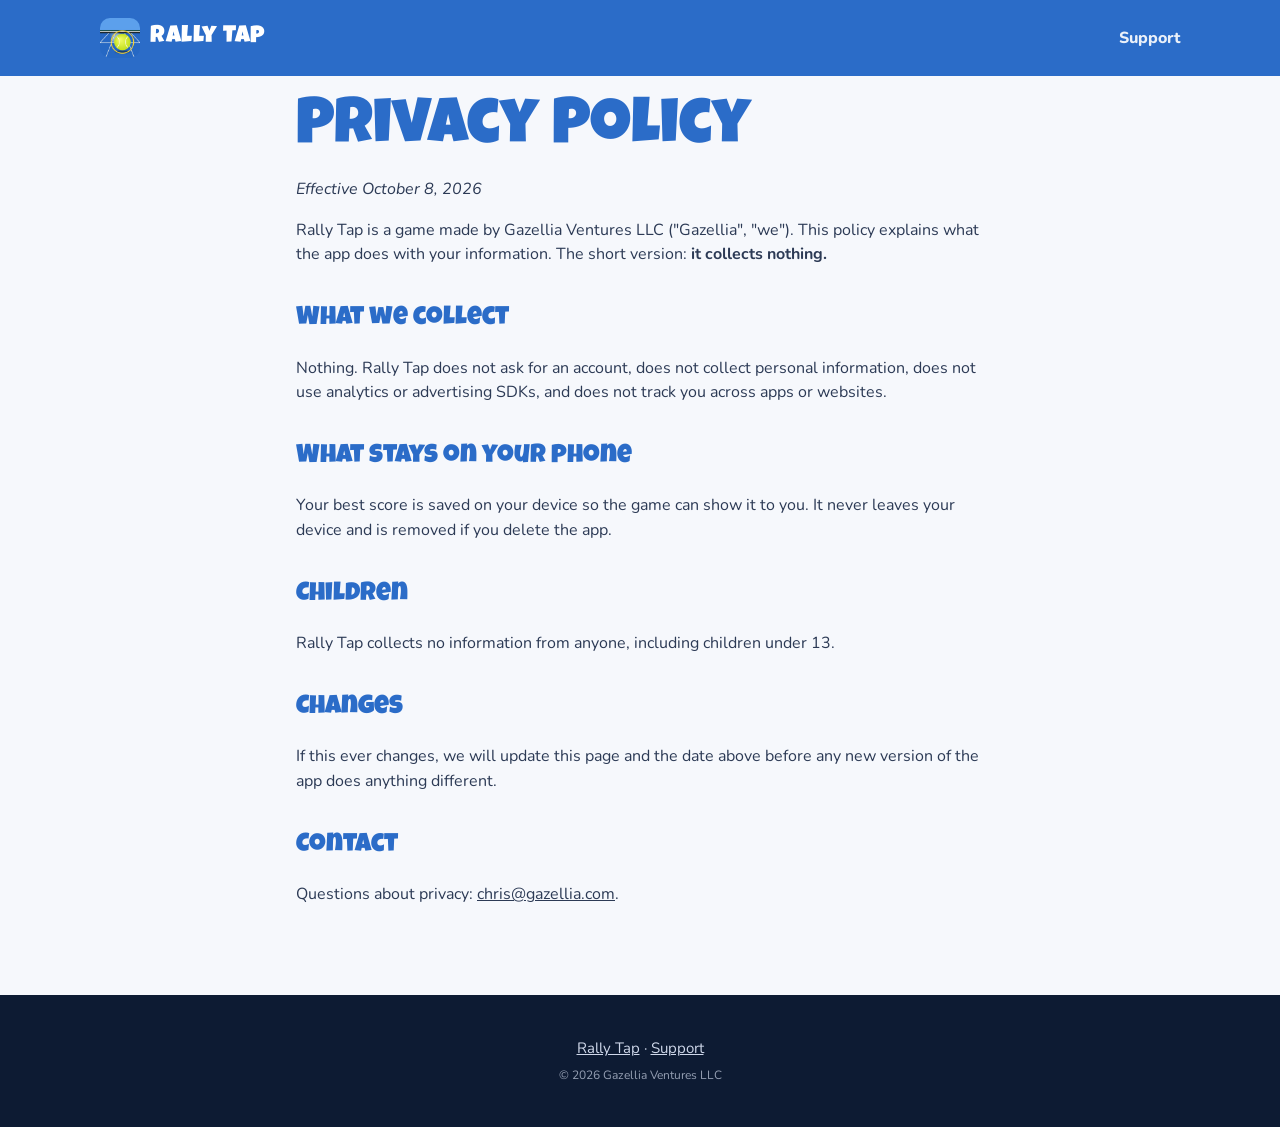
==== privacy.html @ 3995ca30 "Rally Tap site: landing page, privacy policy, support (playrallytap.com via GitHub Pages)" ====
<!doctype html>
<html lang="en">
<head>
<meta charset="utf-8">
<meta name="viewport" content="width=device-width, initial-scale=1">
<title>Rally Tap: Privacy Policy</title>
<link rel="icon" href="assets/icon.png">
<link href="https://fonts.googleapis.com/css2?family=Luckiest+Guy&family=Nunito:wght@600;800&display=swap" rel="stylesheet">
<link rel="stylesheet" href="style.css">
</head>
<body>
<div class="topbar"><nav class="bar"><a class="brand" href="/"><img src="assets/icon.png" alt="" width="40" height="40"> Rally Tap</a><a class="navlink" href="support.html">Support</a></nav></div>
<main class="page">
  <h1>Privacy Policy</h1>
  <p><em>Effective October 8, 2026</em></p>
  <p>Rally Tap is a game made by Gazellia Ventures LLC ("Gazellia", "we"). This policy explains what the app does with your information. The short version: <strong>it collects nothing.</strong></p>

  <h2>What we collect</h2>
  <p>Nothing. Rally Tap does not ask for an account, does not collect personal information, does not use analytics or advertising SDKs, and does not track you across apps or websites.</p>

  <h2>What stays on your phone</h2>
  <p>Your best score is saved on your device so the game can show it to you. It never leaves your device and is removed if you delete the app.</p>

  <h2>Children</h2>
  <p>Rally Tap collects no information from anyone, including children under 13.</p>

  <h2>Changes</h2>
  <p>If this ever changes, we will update this page and the date above before any new version of the app does anything different.</p>

  <h2>Contact</h2>
  <p>Questions about privacy: <a href="mailto:chris@gazellia.com?subject=Rally%20Tap%20privacy">chris@gazellia.com</a>.</p>
</main>
<footer><p><a href="/">Rally Tap</a> · <a href="support.html">Support</a></p><p class="tiny">© 2026 Gazellia Ventures LLC</p></footer>
</body>
</html>
---- style.css ----
:root {
  --sky: #2a62c9;
  --sky2: #7fb4f2;
  --court: #2b6cc8;
  --runoff: #2a8a6a;
  --optic: #dcff2b;
  --gold: #ffd22e;
  --ink: #0d1b33;
  --paper: #f6f8fc;
  --line: #ffffff;
}
* { box-sizing: border-box; }
html { -webkit-text-size-adjust: 100%; }
body {
  margin: 0;
  font-family: "Nunito", system-ui, -apple-system, sans-serif;
  color: var(--ink);
  background: var(--paper);
  line-height: 1.55;
}
a { color: inherit; }
img, video { max-width: 100%; display: block; }

/* ---------- hero: sky over court, like the game's own frame ---------- */
.hero {
  color: #fff;
  /* Sky, then a strip of court along the bottom with its white baseline. */
  background:
    linear-gradient(180deg, transparent calc(100% - 64px), var(--line) calc(100% - 64px), var(--line) calc(100% - 58px), transparent calc(100% - 58px)),
    linear-gradient(180deg, var(--sky) 0%, #4a86dc 60%, var(--sky2) calc(100% - 96px), var(--runoff) calc(100% - 96px), var(--runoff) calc(100% - 84px), var(--court) calc(100% - 84px), var(--court) 100%);
  padding: 0 16px 120px;
  overflow: hidden;
}
.bar {
  max-width: 1080px; margin: 0 auto; padding: 18px 0;
  display: flex; align-items: center; justify-content: space-between;
}
.brand { display: flex; align-items: center; gap: 10px; font-family: "Luckiest Guy", cursive; font-size: 24px; text-decoration: none; letter-spacing: .5px; }
.brand img { border-radius: 10px; }
.navlink { font-weight: 800; text-decoration: none; opacity: .9; }
.navlink:hover { opacity: 1; text-decoration: underline; }

.hero-grid {
  max-width: 1080px; margin: 24px auto 0;
  display: grid; grid-template-columns: 1.1fr .9fr; gap: 48px; align-items: center;
}
h1 {
  font-family: "Luckiest Guy", cursive; font-weight: 400;
  font-size: clamp(64px, 11vw, 132px); line-height: .92; margin: 0 0 18px;
  text-shadow: 0 6px 0 rgba(13, 27, 51, .25);
}
h1 .w { display: block; }
h1 .y { display: inline-block; color: var(--gold); transform: rotate(-4deg); }
.lede { font-size: clamp(18px, 2.2vw, 22px); margin: 0 0 28px; max-width: 30ch; text-shadow: 0 1px 2px rgba(0,0,0,.25); }
.store {
  display: inline-flex; align-items: center; gap: 12px;
  background: #000; color: #fff; text-decoration: none;
  padding: 10px 22px 10px 16px; border-radius: 14px;
  box-shadow: 0 8px 24px rgba(0,0,0,.25);
  transition: transform .15s ease;
}
.store:hover { transform: translateY(-2px); }
.store span { display: flex; flex-direction: column; font-weight: 800; font-size: 22px; line-height: 1.05; }
.store small { font-weight: 600; font-size: 12px; opacity: .85; }
.fine { font-size: 14px; opacity: .9; margin-top: 14px; }

.phone {
  justify-self: center; width: min(320px, 78vw); aspect-ratio: 590 / 1278;
  border-radius: 46px; padding: 12px; background: #0b0f17;
  box-shadow: 0 30px 60px rgba(8, 20, 50, .45), inset 0 0 0 2px #2a3140;
  transform: rotate(3deg);
}
.phone video { width: 100%; height: 100%; object-fit: cover; border-radius: 36px; background: var(--court); }

/* ---------- sections ---------- */
main { max-width: 1080px; margin: 0 auto; padding: 0 16px; }
section { padding: 72px 0 8px; }
h2 { font-family: "Luckiest Guy", cursive; font-weight: 400; font-size: clamp(34px, 5vw, 48px); margin: 0 0 28px; color: var(--court); }
h3 { margin: 8px 0 6px; font-size: 20px; }
.steps { list-style: none; padding: 0; margin: 0; display: grid; grid-template-columns: repeat(3, 1fr); gap: 20px; }
.steps li { background: #fff; border-radius: 20px; padding: 24px; box-shadow: 0 6px 20px rgba(20, 50, 110, .08); }
.steps b {
  display: grid; place-items: center; width: 44px; height: 44px; border-radius: 50%;
  background: var(--optic); font-family: "Luckiest Guy", cursive; font-size: 22px; font-weight: 400;
  box-shadow: inset 0 -3px 0 rgba(0,0,0,.12);
}
.steps p, .feats p { margin: 0; color: #3a4a66; }
.gold { color: #c99a00; font-weight: 800; }

.shots { display: grid; grid-template-columns: repeat(3, 1fr); gap: 20px; }
.shots img { border-radius: 26px; box-shadow: 0 14px 34px rgba(20, 50, 110, .18); }

.feats { display: grid; grid-template-columns: repeat(4, 1fr); gap: 20px; padding-bottom: 72px; }
.feats div { border-top: 4px solid var(--optic); padding-top: 14px; }

/* ---------- plain pages (privacy, support) ---------- */
.page { max-width: 720px; margin: 0 auto; padding: 24px 16px 72px; }
.page h1 { font-size: clamp(40px, 7vw, 64px); color: var(--court); text-shadow: none; }
.page h2 { font-size: 26px; margin: 32px 0 8px; }
.page p, .page li { color: #2c3a55; }
.topbar { background: var(--court); color: #fff; padding: 0 16px; }

footer { background: var(--ink); color: #cfd8ea; text-align: center; padding: 36px 16px; font-size: 15px; }
footer p { margin: 6px 0; }
footer .tiny { font-size: 12px; opacity: .7; }

@media (max-width: 820px) {
  .hero-grid { grid-template-columns: 1fr; gap: 36px; text-align: center; }
  .lede { margin-left: auto; margin-right: auto; }
  .steps, .feats { grid-template-columns: 1fr; }
  .feats { grid-template-columns: 1fr 1fr; }
  .shots { grid-template-columns: 1fr 1fr; }
  .shots img:last-child { display: none; }
}
@media (prefers-reduced-motion: reduce) { .store, .phone { transition: none; transform: none; } }
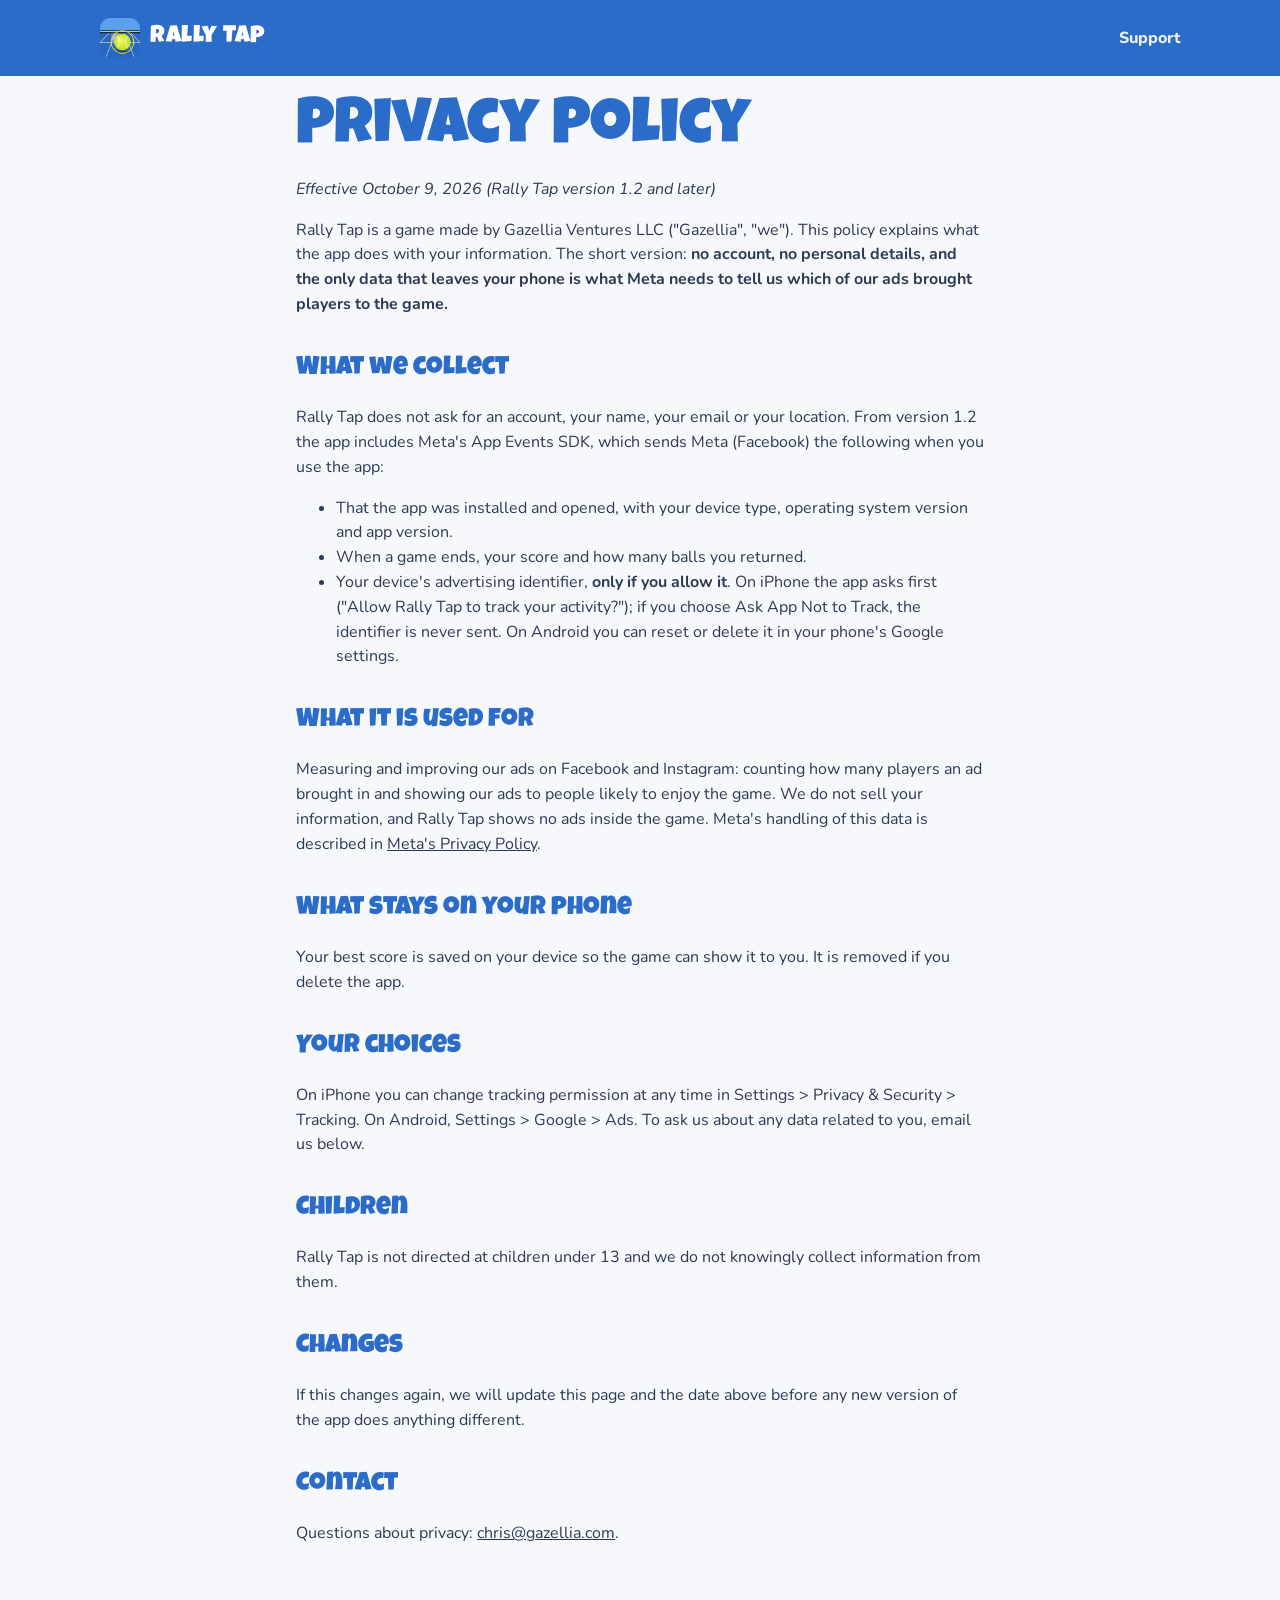
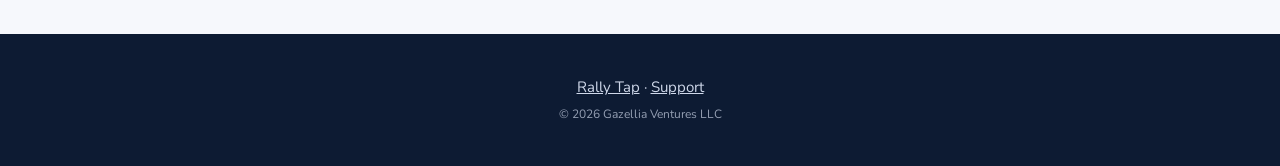
==== commit 4243a56e: "Privacy policy for Rally Tap 1.2: Meta App Events SDK (installs, opens, run results; advertising ID " ====
--- a/privacy.html
+++ b/privacy.html
@@ -12,20 +12,31 @@
 <div class="topbar"><nav class="bar"><a class="brand" href="/"><img src="assets/icon.png" alt="" width="40" height="40"> Rally Tap</a><a class="navlink" href="support.html">Support</a></nav></div>
 <main class="page">
   <h1>Privacy Policy</h1>
-  <p><em>Effective October 8, 2026</em></p>
-  <p>Rally Tap is a game made by Gazellia Ventures LLC ("Gazellia", "we"). This policy explains what the app does with your information. The short version: <strong>it collects nothing.</strong></p>
+  <p><em>Effective October 9, 2026 (Rally Tap version 1.2 and later)</em></p>
+  <p>Rally Tap is a game made by Gazellia Ventures LLC ("Gazellia", "we"). This policy explains what the app does with your information. The short version: <strong>no account, no personal details, and the only data that leaves your phone is what Meta needs to tell us which of our ads brought players to the game.</strong></p>
 
   <h2>What we collect</h2>
-  <p>Nothing. Rally Tap does not ask for an account, does not collect personal information, does not use analytics or advertising SDKs, and does not track you across apps or websites.</p>
+  <p>Rally Tap does not ask for an account, your name, your email or your location. From version 1.2 the app includes Meta's App Events SDK, which sends Meta (Facebook) the following when you use the app:</p>
+  <ul>
+    <li>That the app was installed and opened, with your device type, operating system version and app version.</li>
+    <li>When a game ends, your score and how many balls you returned.</li>
+    <li>Your device's advertising identifier, <strong>only if you allow it</strong>. On iPhone the app asks first ("Allow Rally Tap to track your activity?"); if you choose Ask App Not to Track, the identifier is never sent. On Android you can reset or delete it in your phone's Google settings.</li>
+  </ul>
+
+  <h2>What it is used for</h2>
+  <p>Measuring and improving our ads on Facebook and Instagram: counting how many players an ad brought in and showing our ads to people likely to enjoy the game. We do not sell your information, and Rally Tap shows no ads inside the game. Meta's handling of this data is described in <a href="https://www.facebook.com/privacy/policy/">Meta's Privacy Policy</a>.</p>
 
   <h2>What stays on your phone</h2>
-  <p>Your best score is saved on your device so the game can show it to you. It never leaves your device and is removed if you delete the app.</p>
+  <p>Your best score is saved on your device so the game can show it to you. It is removed if you delete the app.</p>
+
+  <h2>Your choices</h2>
+  <p>On iPhone you can change tracking permission at any time in Settings &gt; Privacy &amp; Security &gt; Tracking. On Android, Settings &gt; Google &gt; Ads. To ask us about any data related to you, email us below.</p>
 
   <h2>Children</h2>
-  <p>Rally Tap collects no information from anyone, including children under 13.</p>
+  <p>Rally Tap is not directed at children under 13 and we do not knowingly collect information from them.</p>
 
   <h2>Changes</h2>
-  <p>If this ever changes, we will update this page and the date above before any new version of the app does anything different.</p>
+  <p>If this changes again, we will update this page and the date above before any new version of the app does anything different.</p>
 
   <h2>Contact</h2>
   <p>Questions about privacy: <a href="mailto:chris@gazellia.com?subject=Rally%20Tap%20privacy">chris@gazellia.com</a>.</p>
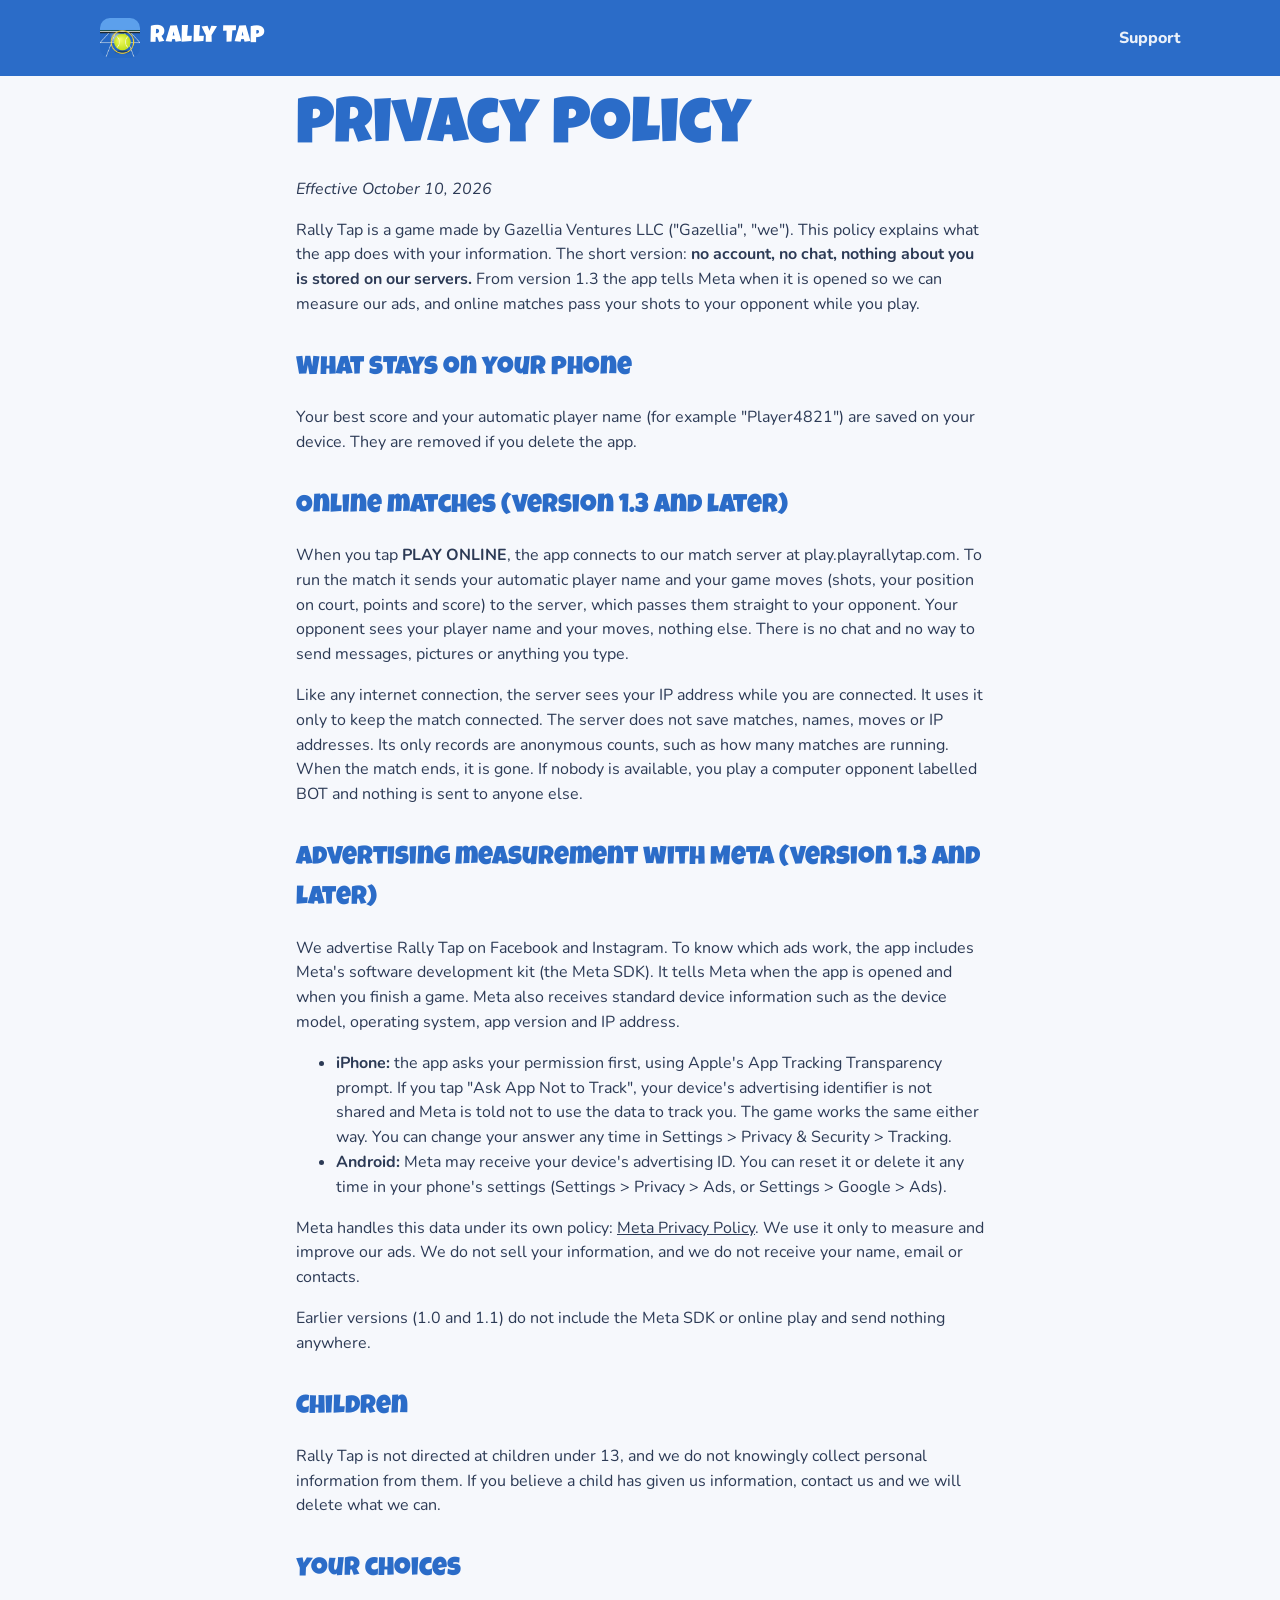
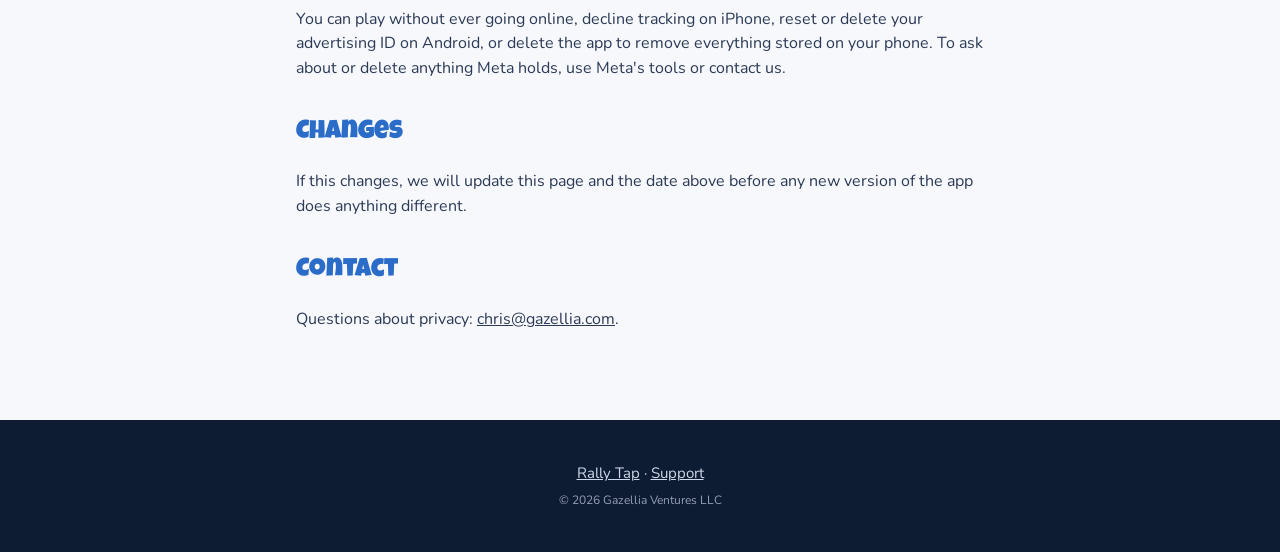
==== commit 3686a783: "Privacy policy: online matches and Meta ad measurement (Rally Tap 1.3) 1.3 adds online PvP through p" ====
--- a/privacy.html
+++ b/privacy.html
@@ -12,31 +12,33 @@
 <div class="topbar"><nav class="bar"><a class="brand" href="/"><img src="assets/icon.png" alt="" width="40" height="40"> Rally Tap</a><a class="navlink" href="support.html">Support</a></nav></div>
 <main class="page">
   <h1>Privacy Policy</h1>
-  <p><em>Effective October 9, 2026 (Rally Tap version 1.2 and later)</em></p>
-  <p>Rally Tap is a game made by Gazellia Ventures LLC ("Gazellia", "we"). This policy explains what the app does with your information. The short version: <strong>no account, no personal details, and the only data that leaves your phone is what Meta needs to tell us which of our ads brought players to the game.</strong></p>
-
-  <h2>What we collect</h2>
-  <p>Rally Tap does not ask for an account, your name, your email or your location. From version 1.2 the app includes Meta's App Events SDK, which sends Meta (Facebook) the following when you use the app:</p>
-  <ul>
-    <li>That the app was installed and opened, with your device type, operating system version and app version.</li>
-    <li>When a game ends, your score and how many balls you returned.</li>
-    <li>Your device's advertising identifier, <strong>only if you allow it</strong>. On iPhone the app asks first ("Allow Rally Tap to track your activity?"); if you choose Ask App Not to Track, the identifier is never sent. On Android you can reset or delete it in your phone's Google settings.</li>
-  </ul>
-
-  <h2>What it is used for</h2>
-  <p>Measuring and improving our ads on Facebook and Instagram: counting how many players an ad brought in and showing our ads to people likely to enjoy the game. We do not sell your information, and Rally Tap shows no ads inside the game. Meta's handling of this data is described in <a href="https://www.facebook.com/privacy/policy/">Meta's Privacy Policy</a>.</p>
+  <p><em>Effective October 10, 2026</em></p>
+  <p>Rally Tap is a game made by Gazellia Ventures LLC ("Gazellia", "we"). This policy explains what the app does with your information. The short version: <strong>no account, no chat, nothing about you is stored on our servers.</strong> From version 1.3 the app tells Meta when it is opened so we can measure our ads, and online matches pass your shots to your opponent while you play.</p>
 
   <h2>What stays on your phone</h2>
-  <p>Your best score is saved on your device so the game can show it to you. It is removed if you delete the app.</p>
+  <p>Your best score and your automatic player name (for example "Player4821") are saved on your device. They are removed if you delete the app.</p>
+
+  <h2>Online matches (version 1.3 and later)</h2>
+  <p>When you tap <strong>PLAY ONLINE</strong>, the app connects to our match server at play.playrallytap.com. To run the match it sends your automatic player name and your game moves (shots, your position on court, points and score) to the server, which passes them straight to your opponent. Your opponent sees your player name and your moves, nothing else. There is no chat and no way to send messages, pictures or anything you type.</p>
+  <p>Like any internet connection, the server sees your IP address while you are connected. It uses it only to keep the match connected. The server does not save matches, names, moves or IP addresses. Its only records are anonymous counts, such as how many matches are running. When the match ends, it is gone. If nobody is available, you play a computer opponent labelled BOT and nothing is sent to anyone else.</p>
+
+  <h2>Advertising measurement with Meta (version 1.3 and later)</h2>
+  <p>We advertise Rally Tap on Facebook and Instagram. To know which ads work, the app includes Meta's software development kit (the Meta SDK). It tells Meta when the app is opened and when you finish a game. Meta also receives standard device information such as the device model, operating system, app version and IP address.</p>
+  <ul>
+    <li><strong>iPhone:</strong> the app asks your permission first, using Apple's App Tracking Transparency prompt. If you tap "Ask App Not to Track", your device's advertising identifier is not shared and Meta is told not to use the data to track you. The game works the same either way. You can change your answer any time in Settings &gt; Privacy &amp; Security &gt; Tracking.</li>
+    <li><strong>Android:</strong> Meta may receive your device's advertising ID. You can reset it or delete it any time in your phone's settings (Settings &gt; Privacy &gt; Ads, or Settings &gt; Google &gt; Ads).</li>
+  </ul>
+  <p>Meta handles this data under its own policy: <a href="https://www.facebook.com/privacy/policy/">Meta Privacy Policy</a>. We use it only to measure and improve our ads. We do not sell your information, and we do not receive your name, email or contacts.</p>
+  <p>Earlier versions (1.0 and 1.1) do not include the Meta SDK or online play and send nothing anywhere.</p>
+
+  <h2>Children</h2>
+  <p>Rally Tap is not directed at children under 13, and we do not knowingly collect personal information from them. If you believe a child has given us information, contact us and we will delete what we can.</p>
 
   <h2>Your choices</h2>
-  <p>On iPhone you can change tracking permission at any time in Settings &gt; Privacy &amp; Security &gt; Tracking. On Android, Settings &gt; Google &gt; Ads. To ask us about any data related to you, email us below.</p>
-
-  <h2>Children</h2>
-  <p>Rally Tap is not directed at children under 13 and we do not knowingly collect information from them.</p>
+  <p>You can play without ever going online, decline tracking on iPhone, reset or delete your advertising ID on Android, or delete the app to remove everything stored on your phone. To ask about or delete anything Meta holds, use Meta's tools or contact us.</p>
 
   <h2>Changes</h2>
-  <p>If this changes again, we will update this page and the date above before any new version of the app does anything different.</p>
+  <p>If this changes, we will update this page and the date above before any new version of the app does anything different.</p>
 
   <h2>Contact</h2>
   <p>Questions about privacy: <a href="mailto:chris@gazellia.com?subject=Rally%20Tap%20privacy">chris@gazellia.com</a>.</p>
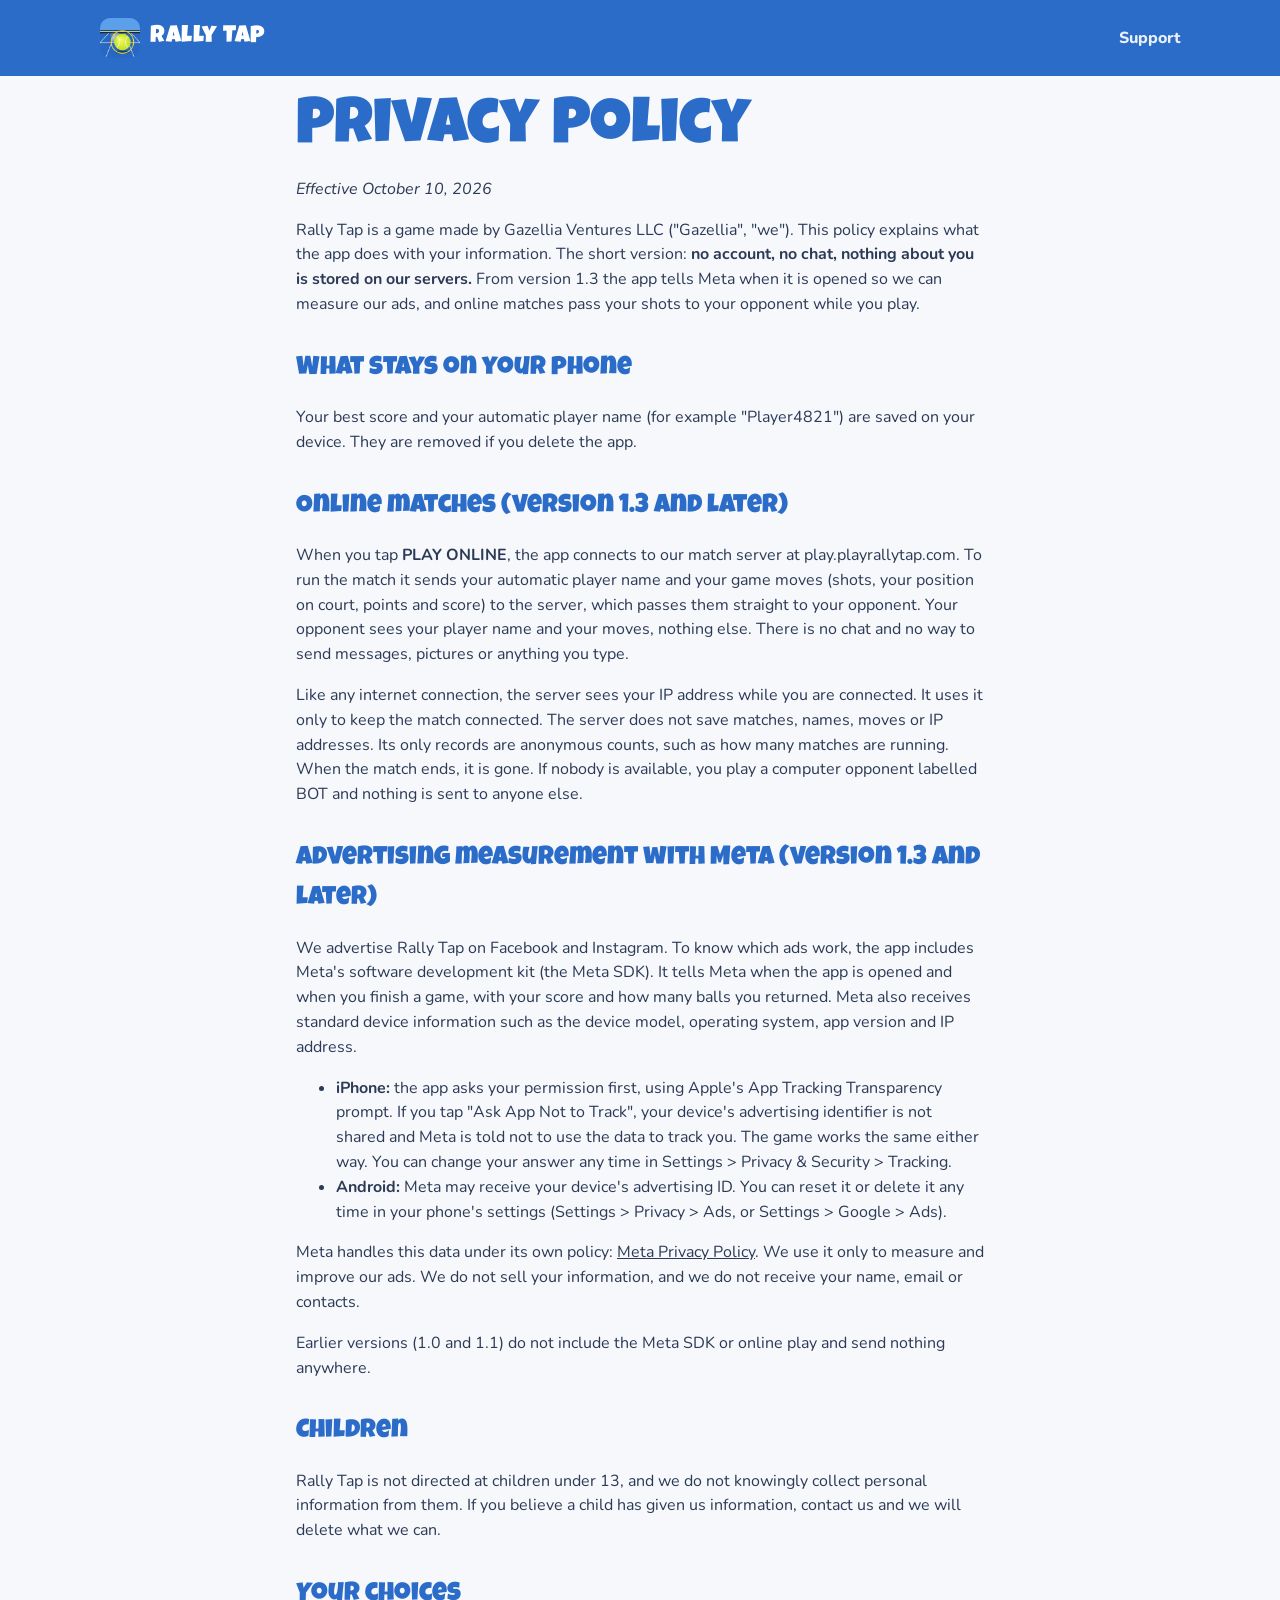
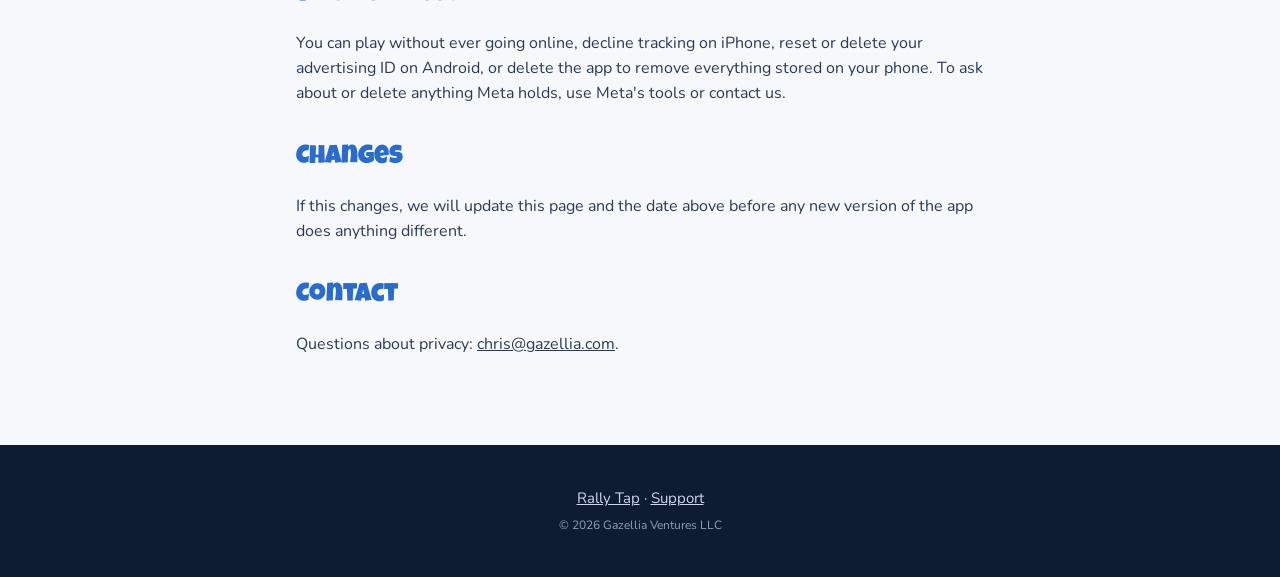
==== commit cbb18901: "Rally Tap 1.3 launch site: PLAY ONLINE section, Google Play badge, 1.3 privacy policy, online FAQ Re" ====
--- a/privacy.html
+++ b/privacy.html
@@ -23,7 +23,7 @@
   <p>Like any internet connection, the server sees your IP address while you are connected. It uses it only to keep the match connected. The server does not save matches, names, moves or IP addresses. Its only records are anonymous counts, such as how many matches are running. When the match ends, it is gone. If nobody is available, you play a computer opponent labelled BOT and nothing is sent to anyone else.</p>
 
   <h2>Advertising measurement with Meta (version 1.3 and later)</h2>
-  <p>We advertise Rally Tap on Facebook and Instagram. To know which ads work, the app includes Meta's software development kit (the Meta SDK). It tells Meta when the app is opened and when you finish a game. Meta also receives standard device information such as the device model, operating system, app version and IP address.</p>
+  <p>We advertise Rally Tap on Facebook and Instagram. To know which ads work, the app includes Meta's software development kit (the Meta SDK). It tells Meta when the app is opened and when you finish a game, with your score and how many balls you returned. Meta also receives standard device information such as the device model, operating system, app version and IP address.</p>
   <ul>
     <li><strong>iPhone:</strong> the app asks your permission first, using Apple's App Tracking Transparency prompt. If you tap "Ask App Not to Track", your device's advertising identifier is not shared and Meta is told not to use the data to track you. The game works the same either way. You can change your answer any time in Settings &gt; Privacy &amp; Security &gt; Tracking.</li>
     <li><strong>Android:</strong> Meta may receive your device's advertising ID. You can reset it or delete it any time in your phone's settings (Settings &gt; Privacy &gt; Ads, or Settings &gt; Google &gt; Ads).</li>
--- a/style.css
+++ b/style.css
@@ -63,6 +63,17 @@
 .store span { display: flex; flex-direction: column; font-weight: 800; font-size: 22px; line-height: 1.05; }
 .store small { font-weight: 600; font-size: 12px; opacity: .85; }
 .fine { font-size: 14px; opacity: .9; margin-top: 14px; }
+.stores { display: flex; flex-wrap: wrap; gap: 12px; }
+.new {
+  display: inline-block; background: var(--optic); color: var(--ink);
+  font-family: "Luckiest Guy", cursive; font-weight: 400; font-size: .8em;
+  padding: 2px 10px 0; border-radius: 999px; transform: rotate(-4deg); vertical-align: middle;
+}
+/* ---------- online ---------- */
+.online .lede2 { font-size: 20px; margin: -12px 0 20px; }
+.ticks { list-style: none; padding: 0; margin: 0; display: grid; grid-template-columns: repeat(2, 1fr); gap: 14px 28px; }
+.ticks li { background: #fff; border-radius: 16px; padding: 16px 18px; box-shadow: 0 6px 20px rgba(20, 50, 110, .08); color: #3a4a66; }
+.ticks b { color: var(--ink); }
 
 .phone {
   justify-self: center; width: min(320px, 78vw); aspect-ratio: 590 / 1278;
@@ -108,6 +119,8 @@
   .hero-grid { grid-template-columns: 1fr; gap: 36px; text-align: center; }
   .lede { margin-left: auto; margin-right: auto; }
   .steps, .feats { grid-template-columns: 1fr; }
+  .stores { justify-content: center; }
+  .ticks { grid-template-columns: 1fr; }
   .feats { grid-template-columns: 1fr 1fr; }
   .shots { grid-template-columns: 1fr 1fr; }
   .shots img:last-child { display: none; }
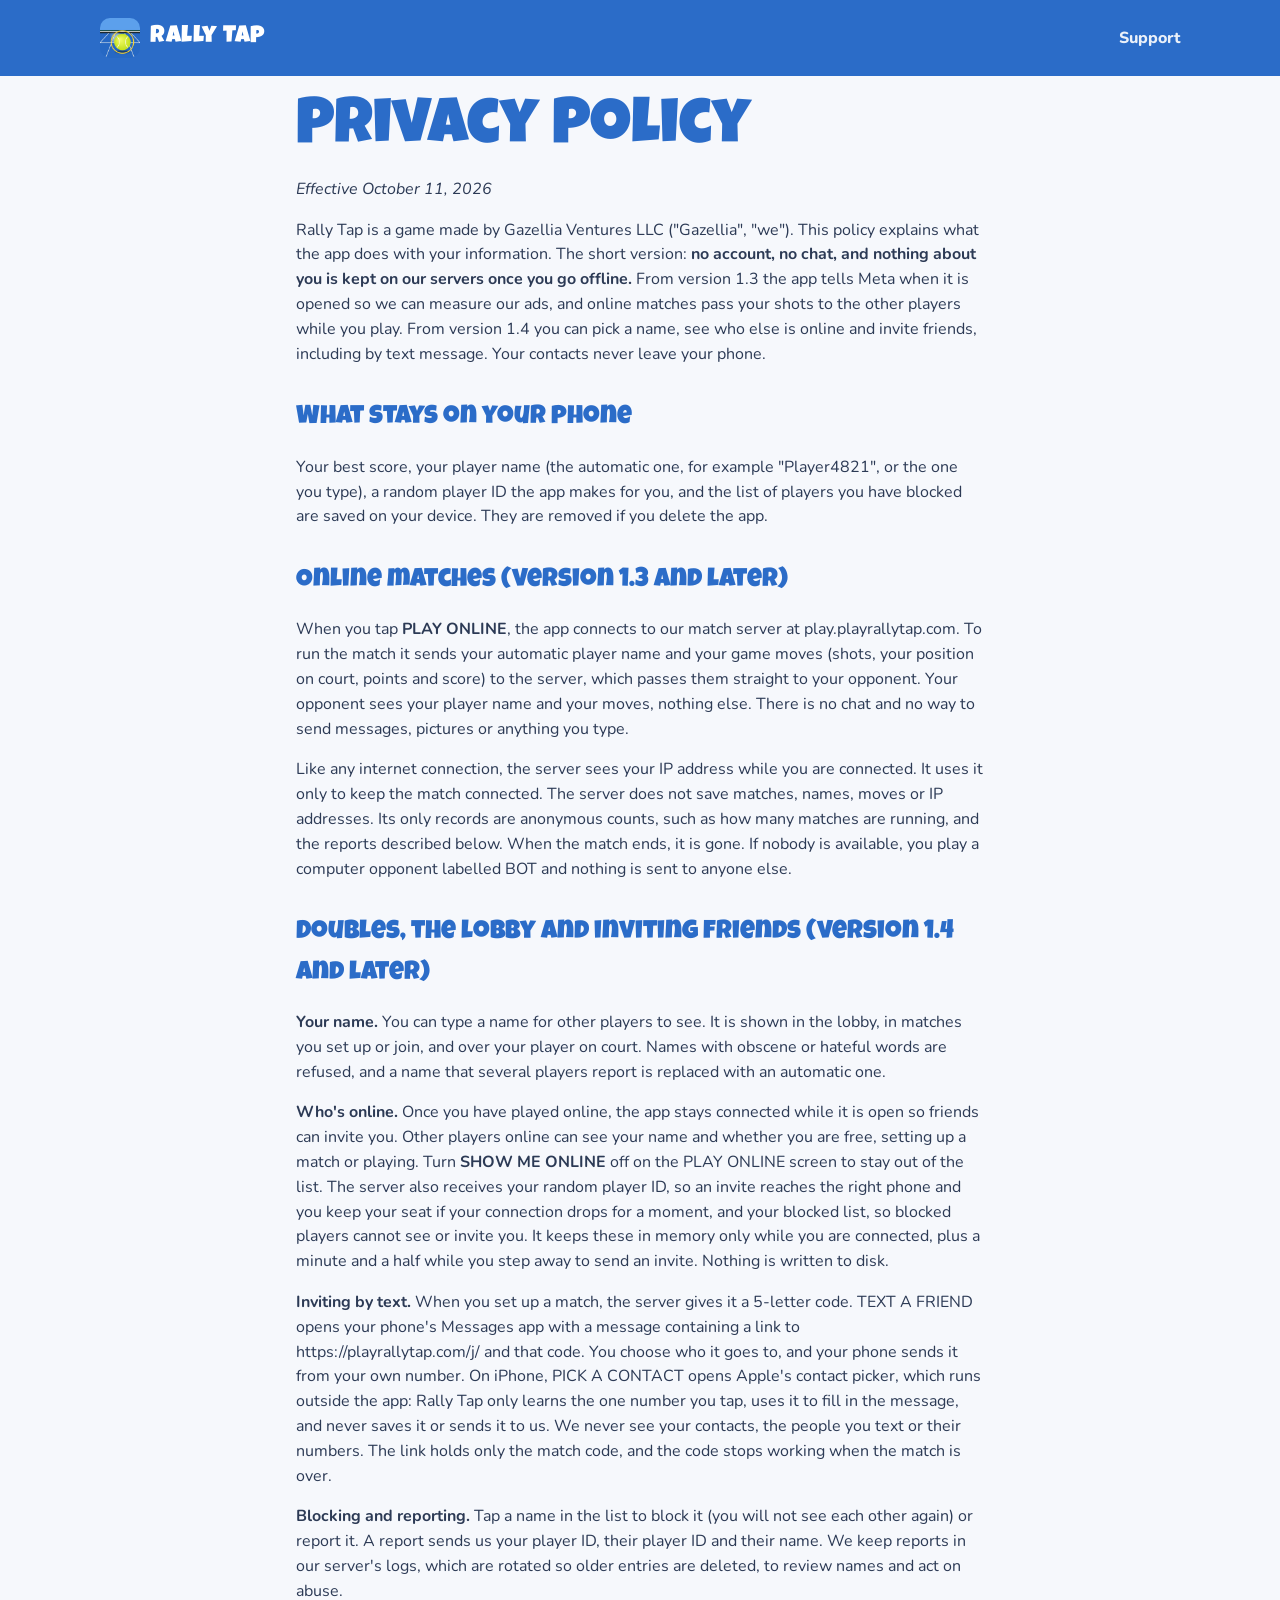
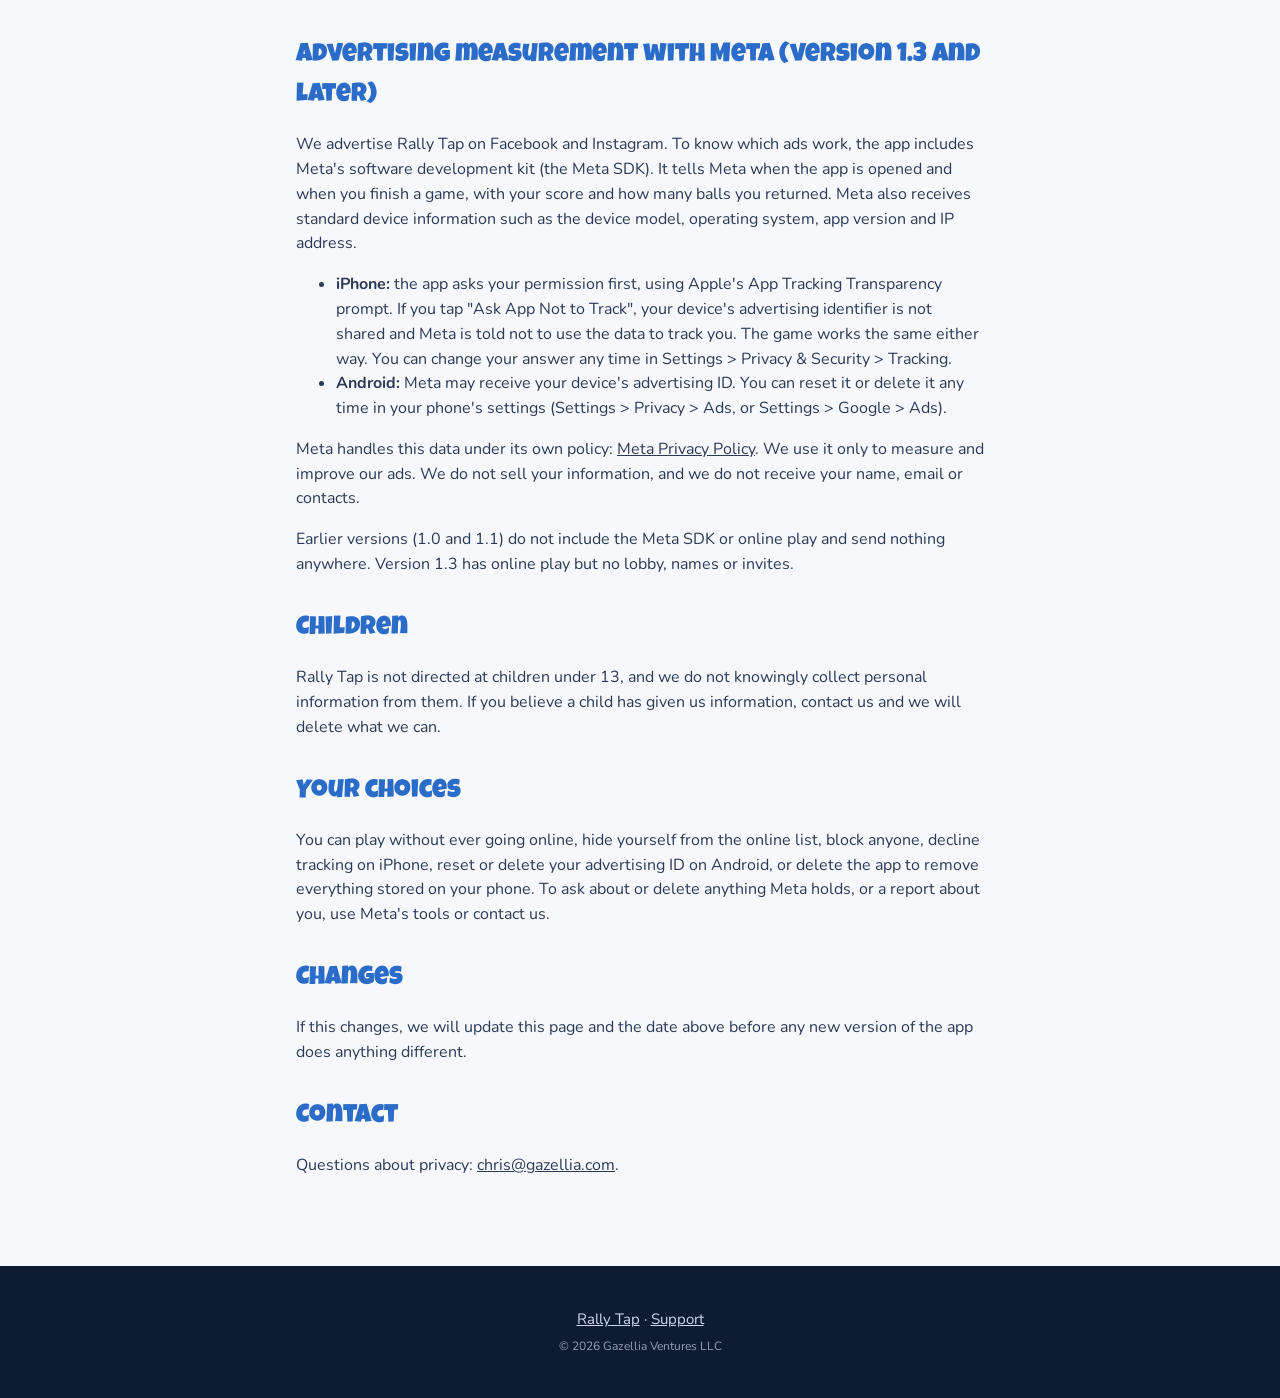
==== commit d49ff116: "Rally Tap 1.4 site: join page for texted invites (/j/?c=CODE), universal links (apple-app-site-assoc" ====
--- a/privacy.html
+++ b/privacy.html
@@ -12,15 +12,21 @@
 <div class="topbar"><nav class="bar"><a class="brand" href="/"><img src="assets/icon.png" alt="" width="40" height="40"> Rally Tap</a><a class="navlink" href="support.html">Support</a></nav></div>
 <main class="page">
   <h1>Privacy Policy</h1>
-  <p><em>Effective October 10, 2026</em></p>
-  <p>Rally Tap is a game made by Gazellia Ventures LLC ("Gazellia", "we"). This policy explains what the app does with your information. The short version: <strong>no account, no chat, nothing about you is stored on our servers.</strong> From version 1.3 the app tells Meta when it is opened so we can measure our ads, and online matches pass your shots to your opponent while you play.</p>
+  <p><em>Effective October 11, 2026</em></p>
+  <p>Rally Tap is a game made by Gazellia Ventures LLC ("Gazellia", "we"). This policy explains what the app does with your information. The short version: <strong>no account, no chat, and nothing about you is kept on our servers once you go offline.</strong> From version 1.3 the app tells Meta when it is opened so we can measure our ads, and online matches pass your shots to the other players while you play. From version 1.4 you can pick a name, see who else is online and invite friends, including by text message. Your contacts never leave your phone.</p>
 
   <h2>What stays on your phone</h2>
-  <p>Your best score and your automatic player name (for example "Player4821") are saved on your device. They are removed if you delete the app.</p>
+  <p>Your best score, your player name (the automatic one, for example "Player4821", or the one you type), a random player ID the app makes for you, and the list of players you have blocked are saved on your device. They are removed if you delete the app.</p>
 
   <h2>Online matches (version 1.3 and later)</h2>
   <p>When you tap <strong>PLAY ONLINE</strong>, the app connects to our match server at play.playrallytap.com. To run the match it sends your automatic player name and your game moves (shots, your position on court, points and score) to the server, which passes them straight to your opponent. Your opponent sees your player name and your moves, nothing else. There is no chat and no way to send messages, pictures or anything you type.</p>
-  <p>Like any internet connection, the server sees your IP address while you are connected. It uses it only to keep the match connected. The server does not save matches, names, moves or IP addresses. Its only records are anonymous counts, such as how many matches are running. When the match ends, it is gone. If nobody is available, you play a computer opponent labelled BOT and nothing is sent to anyone else.</p>
+  <p>Like any internet connection, the server sees your IP address while you are connected. It uses it only to keep the match connected. The server does not save matches, names, moves or IP addresses. Its only records are anonymous counts, such as how many matches are running, and the reports described below. When the match ends, it is gone. If nobody is available, you play a computer opponent labelled BOT and nothing is sent to anyone else.</p>
+
+  <h2>Doubles, the lobby and inviting friends (version 1.4 and later)</h2>
+  <p><strong>Your name.</strong> You can type a name for other players to see. It is shown in the lobby, in matches you set up or join, and over your player on court. Names with obscene or hateful words are refused, and a name that several players report is replaced with an automatic one.</p>
+  <p><strong>Who's online.</strong> Once you have played online, the app stays connected while it is open so friends can invite you. Other players online can see your name and whether you are free, setting up a match or playing. Turn <strong>SHOW ME ONLINE</strong> off on the PLAY ONLINE screen to stay out of the list. The server also receives your random player ID, so an invite reaches the right phone and you keep your seat if your connection drops for a moment, and your blocked list, so blocked players cannot see or invite you. It keeps these in memory only while you are connected, plus a minute and a half while you step away to send an invite. Nothing is written to disk.</p>
+  <p><strong>Inviting by text.</strong> When you set up a match, the server gives it a 5-letter code. TEXT A FRIEND opens your phone's Messages app with a message containing a link to https://playrallytap.com/j/ and that code. You choose who it goes to, and your phone sends it from your own number. On iPhone, PICK A CONTACT opens Apple's contact picker, which runs outside the app: Rally Tap only learns the one number you tap, uses it to fill in the message, and never saves it or sends it to us. We never see your contacts, the people you text or their numbers. The link holds only the match code, and the code stops working when the match is over.</p>
+  <p><strong>Blocking and reporting.</strong> Tap a name in the list to block it (you will not see each other again) or report it. A report sends us your player ID, their player ID and their name. We keep reports in our server's logs, which are rotated so older entries are deleted, to review names and act on abuse.</p>
 
   <h2>Advertising measurement with Meta (version 1.3 and later)</h2>
   <p>We advertise Rally Tap on Facebook and Instagram. To know which ads work, the app includes Meta's software development kit (the Meta SDK). It tells Meta when the app is opened and when you finish a game, with your score and how many balls you returned. Meta also receives standard device information such as the device model, operating system, app version and IP address.</p>
@@ -29,13 +35,13 @@
     <li><strong>Android:</strong> Meta may receive your device's advertising ID. You can reset it or delete it any time in your phone's settings (Settings &gt; Privacy &gt; Ads, or Settings &gt; Google &gt; Ads).</li>
   </ul>
   <p>Meta handles this data under its own policy: <a href="https://www.facebook.com/privacy/policy/">Meta Privacy Policy</a>. We use it only to measure and improve our ads. We do not sell your information, and we do not receive your name, email or contacts.</p>
-  <p>Earlier versions (1.0 and 1.1) do not include the Meta SDK or online play and send nothing anywhere.</p>
+  <p>Earlier versions (1.0 and 1.1) do not include the Meta SDK or online play and send nothing anywhere. Version 1.3 has online play but no lobby, names or invites.</p>
 
   <h2>Children</h2>
   <p>Rally Tap is not directed at children under 13, and we do not knowingly collect personal information from them. If you believe a child has given us information, contact us and we will delete what we can.</p>
 
   <h2>Your choices</h2>
-  <p>You can play without ever going online, decline tracking on iPhone, reset or delete your advertising ID on Android, or delete the app to remove everything stored on your phone. To ask about or delete anything Meta holds, use Meta's tools or contact us.</p>
+  <p>You can play without ever going online, hide yourself from the online list, block anyone, decline tracking on iPhone, reset or delete your advertising ID on Android, or delete the app to remove everything stored on your phone. To ask about or delete anything Meta holds, or a report about you, use Meta's tools or contact us.</p>
 
   <h2>Changes</h2>
   <p>If this changes, we will update this page and the date above before any new version of the app does anything different.</p>
